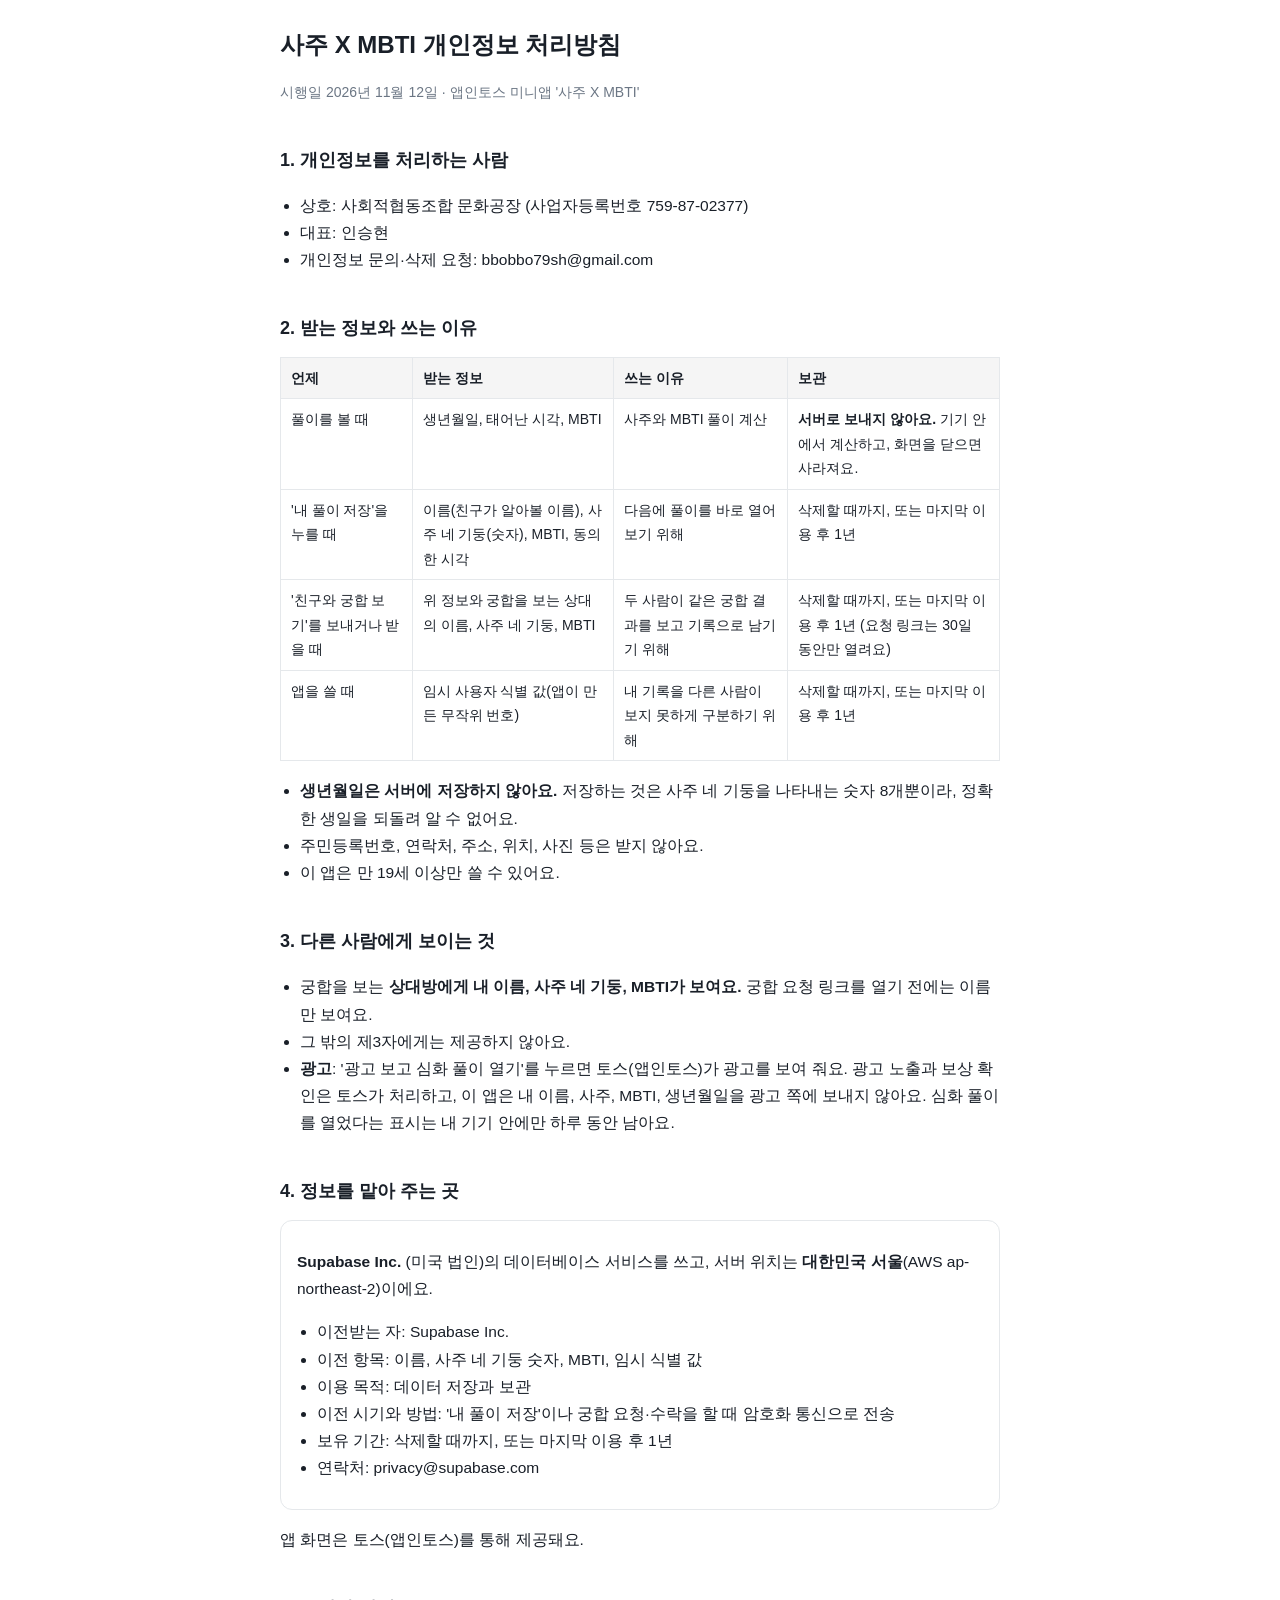
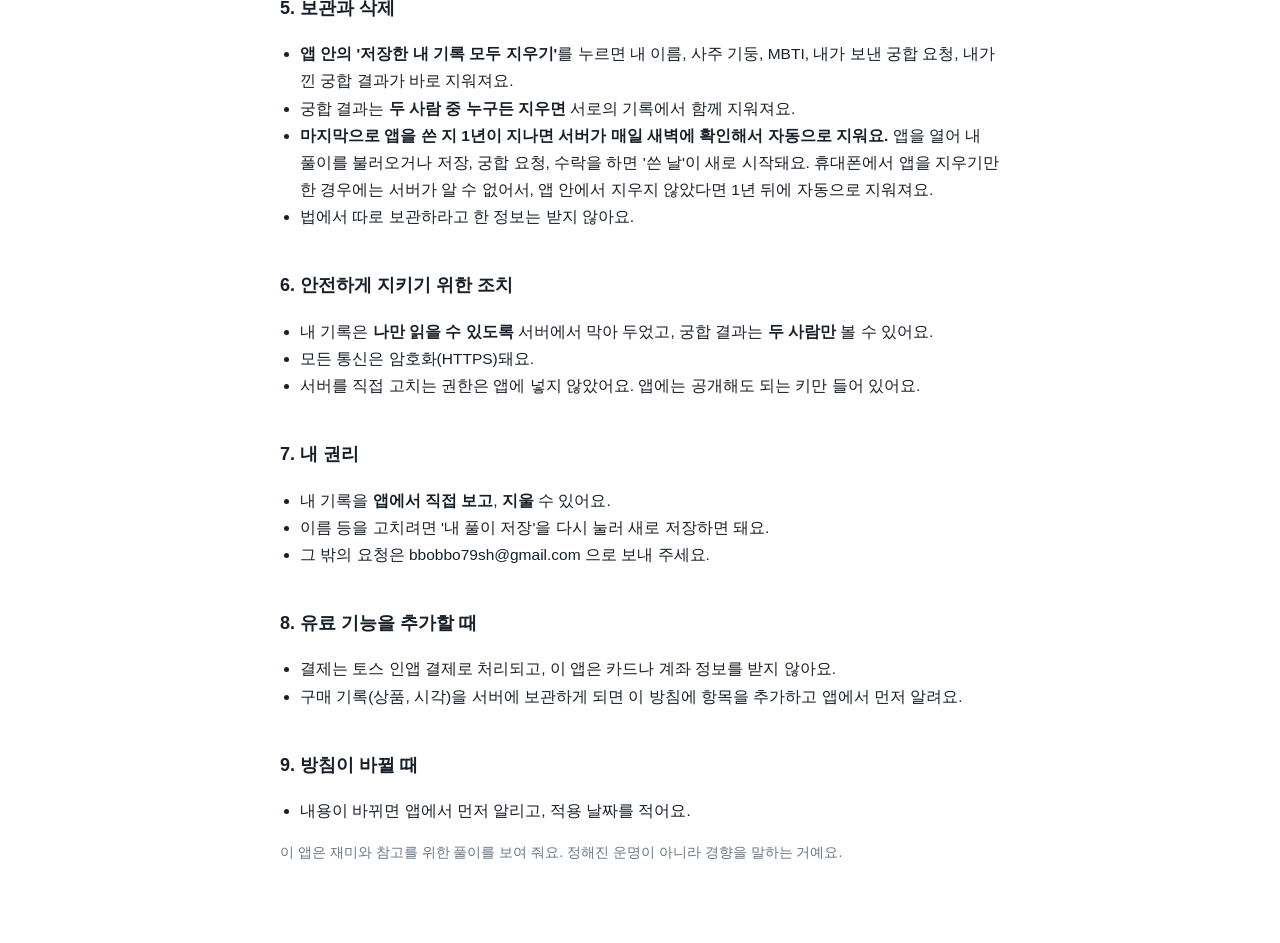
==== 자료/임시공유/privacy/saju-mbti/index.html @ c3bfb5b5 "사주 X MBTI 개인정보 처리방침 페이지 추가 (/privacy/saju-mbti/) Co-Authored-By: Claude Sonnet 5.5 <noreply@anthropi" ====
<!doctype html>
<html lang="ko">
<head>
<meta charset="utf-8">
<meta name="viewport" content="width=device-width, initial-scale=1">
<title>사주 X MBTI 개인정보 처리방침</title>
<meta name="description" content="앱인토스 미니앱 '사주 X MBTI'의 개인정보 처리방침입니다.">
<style>
  :root { --bg:#ffffff; --text:#191f28; --sub:#6b7684; --line:#e5e8eb; --brand:#3182f6; }
  @media (prefers-color-scheme: dark) { :root { --bg:#17171c; --text:#f2f4f6; --sub:#9ea4ad; --line:#2c2f36; --brand:#6ba6ff; } }
  html { background: var(--bg); }
  body { margin:0; padding:24px 16px 64px; background:var(--bg); color:var(--text); font-family:-apple-system,BlinkMacSystemFont,"Apple SD Gothic Neo","Noto Sans KR","Malgun Gothic",sans-serif; line-height:1.75; }
  main { max-width:720px; margin:0 auto; }
  h1 { font-size:24px; margin:0 0 4px; }
  h2 { font-size:18px; margin:32px 0 8px; padding-top:8px; }
  .meta { color:var(--sub); font-size:14px; }
  p, li { font-size:15.5px; }
  ul { padding-left:20px; }
  table { width:100%; border-collapse:collapse; margin:12px 0; font-size:14px; }
  th, td { border:1px solid var(--line); padding:8px 10px; text-align:left; vertical-align:top; }
  th { background:rgba(127,127,127,.08); }
  .box { border:1px solid var(--line); border-radius:12px; padding:12px 16px; margin:12px 0; }
</style>
</head>
<body>
<main>
<h1>사주 X MBTI 개인정보 처리방침</h1>
<p class="meta">시행일 2026년 11월 12일 · 앱인토스 미니앱 '사주 X MBTI'</p>

<h2>1. 개인정보를 처리하는 사람</h2>
<ul>
  <li>상호: 사회적협동조합 문화공장 (사업자등록번호 759-87-02377)</li>
  <li>대표: 인승현</li>
  <li>개인정보 문의·삭제 요청: bbobbo79sh@gmail.com</li>
</ul>

<h2>2. 받는 정보와 쓰는 이유</h2>
<table>
  <tr><th>언제</th><th>받는 정보</th><th>쓰는 이유</th><th>보관</th></tr>
  <tr><td>풀이를 볼 때</td><td>생년월일, 태어난 시각, MBTI</td><td>사주와 MBTI 풀이 계산</td><td><b>서버로 보내지 않아요.</b> 기기 안에서 계산하고, 화면을 닫으면 사라져요.</td></tr>
  <tr><td>'내 풀이 저장'을 누를 때</td><td>이름(친구가 알아볼 이름), 사주 네 기둥(숫자), MBTI, 동의한 시각</td><td>다음에 풀이를 바로 열어 보기 위해</td><td>삭제할 때까지, 또는 마지막 이용 후 1년</td></tr>
  <tr><td>'친구와 궁합 보기'를 보내거나 받을 때</td><td>위 정보와 궁합을 보는 상대의 이름, 사주 네 기둥, MBTI</td><td>두 사람이 같은 궁합 결과를 보고 기록으로 남기기 위해</td><td>삭제할 때까지, 또는 마지막 이용 후 1년 (요청 링크는 30일 동안만 열려요)</td></tr>
  <tr><td>앱을 쓸 때</td><td>임시 사용자 식별 값(앱이 만든 무작위 번호)</td><td>내 기록을 다른 사람이 보지 못하게 구분하기 위해</td><td>삭제할 때까지, 또는 마지막 이용 후 1년</td></tr>
</table>
<ul>
  <li><b>생년월일은 서버에 저장하지 않아요.</b> 저장하는 것은 사주 네 기둥을 나타내는 숫자 8개뿐이라, 정확한 생일을 되돌려 알 수 없어요.</li>
  <li>주민등록번호, 연락처, 주소, 위치, 사진 등은 받지 않아요.</li>
  <li>이 앱은 만 19세 이상만 쓸 수 있어요.</li>
</ul>

<h2>3. 다른 사람에게 보이는 것</h2>
<ul>
  <li>궁합을 보는 <b>상대방에게 내 이름, 사주 네 기둥, MBTI가 보여요.</b> 궁합 요청 링크를 열기 전에는 이름만 보여요.</li>
  <li>그 밖의 제3자에게는 제공하지 않아요.</li>
  <li><b>광고</b>: '광고 보고 심화 풀이 열기'를 누르면 토스(앱인토스)가 광고를 보여 줘요. 광고 노출과 보상 확인은 토스가 처리하고, 이 앱은 내 이름, 사주, MBTI, 생년월일을 광고 쪽에 보내지 않아요. 심화 풀이를 열었다는 표시는 내 기기 안에만 하루 동안 남아요.</li>
</ul>

<h2>4. 정보를 맡아 주는 곳</h2>
<div class="box">
  <p><b>Supabase Inc.</b> (미국 법인)의 데이터베이스 서비스를 쓰고, 서버 위치는 <b>대한민국 서울</b>(AWS ap-northeast-2)이에요.</p>
  <ul>
    <li>이전받는 자: Supabase Inc.</li>
    <li>이전 항목: 이름, 사주 네 기둥 숫자, MBTI, 임시 식별 값</li>
    <li>이용 목적: 데이터 저장과 보관</li>
    <li>이전 시기와 방법: '내 풀이 저장'이나 궁합 요청·수락을 할 때 암호화 통신으로 전송</li>
    <li>보유 기간: 삭제할 때까지, 또는 마지막 이용 후 1년</li>
    <li>연락처: privacy@supabase.com</li>
  </ul>
</div>
<p>앱 화면은 토스(앱인토스)를 통해 제공돼요.</p>

<h2>5. 보관과 삭제</h2>
<ul>
  <li><b>앱 안의 '저장한 내 기록 모두 지우기'</b>를 누르면 내 이름, 사주 기둥, MBTI, 내가 보낸 궁합 요청, 내가 낀 궁합 결과가 바로 지워져요.</li>
  <li>궁합 결과는 <b>두 사람 중 누구든 지우면</b> 서로의 기록에서 함께 지워져요.</li>
  <li><b>마지막으로 앱을 쓴 지 1년이 지나면 서버가 매일 새벽에 확인해서 자동으로 지워요.</b> 앱을 열어 내 풀이를 불러오거나 저장, 궁합 요청, 수락을 하면 '쓴 날'이 새로 시작돼요. 휴대폰에서 앱을 지우기만 한 경우에는 서버가 알 수 없어서, 앱 안에서 지우지 않았다면 1년 뒤에 자동으로 지워져요.</li>
  <li>법에서 따로 보관하라고 한 정보는 받지 않아요.</li>
</ul>

<h2>6. 안전하게 지키기 위한 조치</h2>
<ul>
  <li>내 기록은 <b>나만 읽을 수 있도록</b> 서버에서 막아 두었고, 궁합 결과는 <b>두 사람만</b> 볼 수 있어요.</li>
  <li>모든 통신은 암호화(HTTPS)돼요.</li>
  <li>서버를 직접 고치는 권한은 앱에 넣지 않았어요. 앱에는 공개해도 되는 키만 들어 있어요.</li>
</ul>

<h2>7. 내 권리</h2>
<ul>
  <li>내 기록을 <b>앱에서 직접 보고</b>, <b>지울</b> 수 있어요.</li>
  <li>이름 등을 고치려면 '내 풀이 저장'을 다시 눌러 새로 저장하면 돼요.</li>
  <li>그 밖의 요청은 bbobbo79sh@gmail.com 으로 보내 주세요.</li>
</ul>

<h2>8. 유료 기능을 추가할 때</h2>
<ul>
  <li>결제는 토스 인앱 결제로 처리되고, 이 앱은 카드나 계좌 정보를 받지 않아요.</li>
  <li>구매 기록(상품, 시각)을 서버에 보관하게 되면 이 방침에 항목을 추가하고 앱에서 먼저 알려요.</li>
</ul>

<h2>9. 방침이 바뀔 때</h2>
<ul>
  <li>내용이 바뀌면 앱에서 먼저 알리고, 적용 날짜를 적어요.</li>
</ul>

<p class="meta">이 앱은 재미와 참고를 위한 풀이를 보여 줘요. 정해진 운명이 아니라 경향을 말하는 거예요.</p>
</main>
</body>
</html>
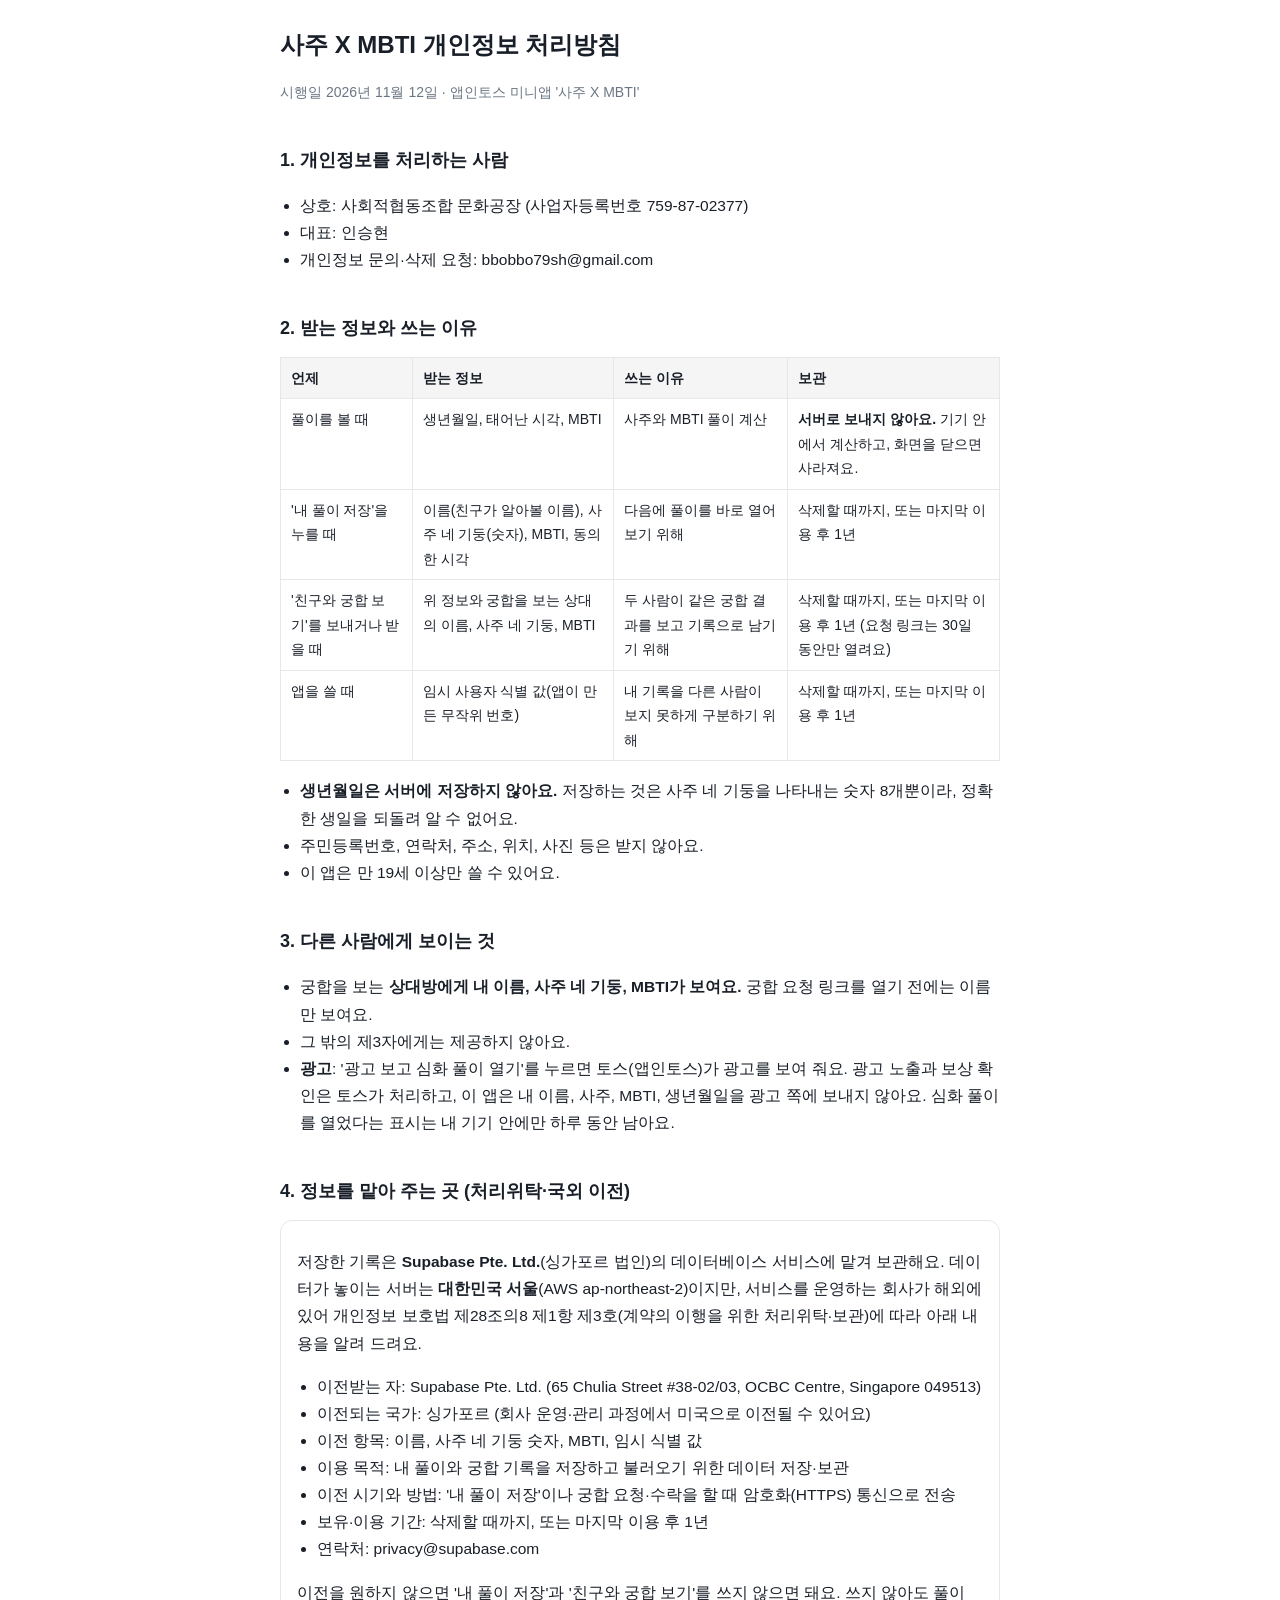
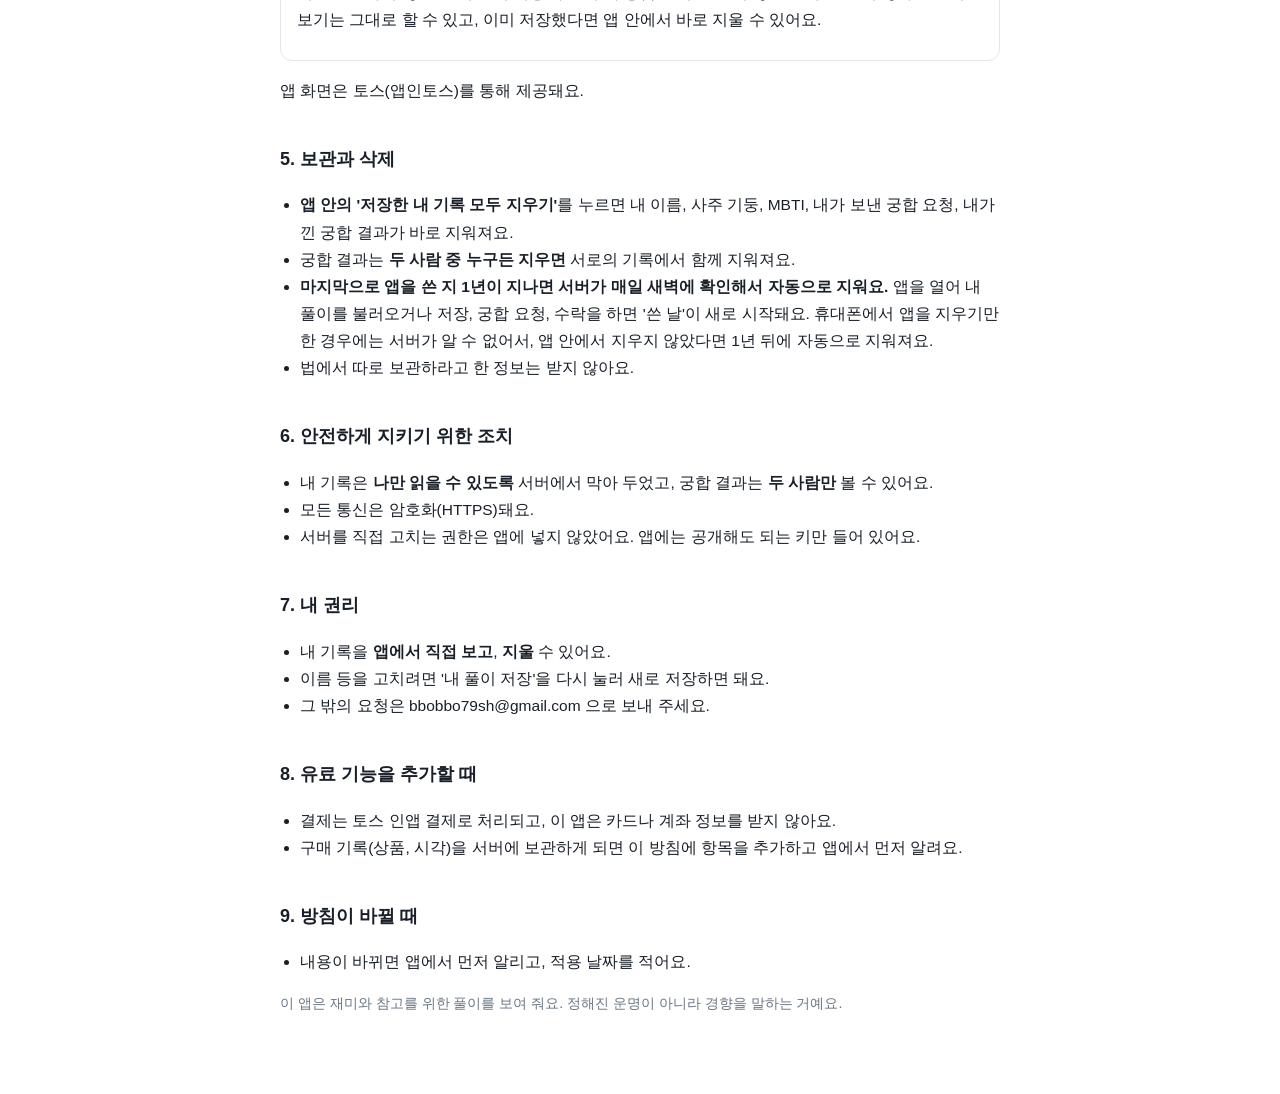
==== commit 42e60caf: "사주 X MBTI 이용약관·환불 안내 페이지 추가, 개인정보 처리방침 국외 이전 정보 정정 Co-Authored-By: Claude Sonnet 5.5 <noreply@anthro" ====
--- a/자료/임시공유/privacy/saju-mbti/index.html
+++ b/자료/임시공유/privacy/saju-mbti/index.html
@@ -55,17 +55,19 @@
   <li><b>광고</b>: '광고 보고 심화 풀이 열기'를 누르면 토스(앱인토스)가 광고를 보여 줘요. 광고 노출과 보상 확인은 토스가 처리하고, 이 앱은 내 이름, 사주, MBTI, 생년월일을 광고 쪽에 보내지 않아요. 심화 풀이를 열었다는 표시는 내 기기 안에만 하루 동안 남아요.</li>
 </ul>
 
-<h2>4. 정보를 맡아 주는 곳</h2>
+<h2>4. 정보를 맡아 주는 곳 (처리위탁·국외 이전)</h2>
 <div class="box">
-  <p><b>Supabase Inc.</b> (미국 법인)의 데이터베이스 서비스를 쓰고, 서버 위치는 <b>대한민국 서울</b>(AWS ap-northeast-2)이에요.</p>
+  <p>저장한 기록은 <b>Supabase Pte. Ltd.</b>(싱가포르 법인)의 데이터베이스 서비스에 맡겨 보관해요. 데이터가 놓이는 서버는 <b>대한민국 서울</b>(AWS ap-northeast-2)이지만, 서비스를 운영하는 회사가 해외에 있어 개인정보 보호법 제28조의8 제1항 제3호(계약의 이행을 위한 처리위탁·보관)에 따라 아래 내용을 알려 드려요.</p>
   <ul>
-    <li>이전받는 자: Supabase Inc.</li>
+    <li>이전받는 자: Supabase Pte. Ltd. (65 Chulia Street #38-02/03, OCBC Centre, Singapore 049513)</li>
+    <li>이전되는 국가: 싱가포르 (회사 운영·관리 과정에서 미국으로 이전될 수 있어요)</li>
     <li>이전 항목: 이름, 사주 네 기둥 숫자, MBTI, 임시 식별 값</li>
-    <li>이용 목적: 데이터 저장과 보관</li>
-    <li>이전 시기와 방법: '내 풀이 저장'이나 궁합 요청·수락을 할 때 암호화 통신으로 전송</li>
-    <li>보유 기간: 삭제할 때까지, 또는 마지막 이용 후 1년</li>
+    <li>이용 목적: 내 풀이와 궁합 기록을 저장하고 불러오기 위한 데이터 저장·보관</li>
+    <li>이전 시기와 방법: '내 풀이 저장'이나 궁합 요청·수락을 할 때 암호화(HTTPS) 통신으로 전송</li>
+    <li>보유·이용 기간: 삭제할 때까지, 또는 마지막 이용 후 1년</li>
     <li>연락처: privacy@supabase.com</li>
   </ul>
+  <p>이전을 원하지 않으면 '내 풀이 저장'과 '친구와 궁합 보기'를 쓰지 않으면 돼요. 쓰지 않아도 풀이 보기는 그대로 할 수 있고, 이미 저장했다면 앱 안에서 바로 지울 수 있어요.</p>
 </div>
 <p>앱 화면은 토스(앱인토스)를 통해 제공돼요.</p>
 
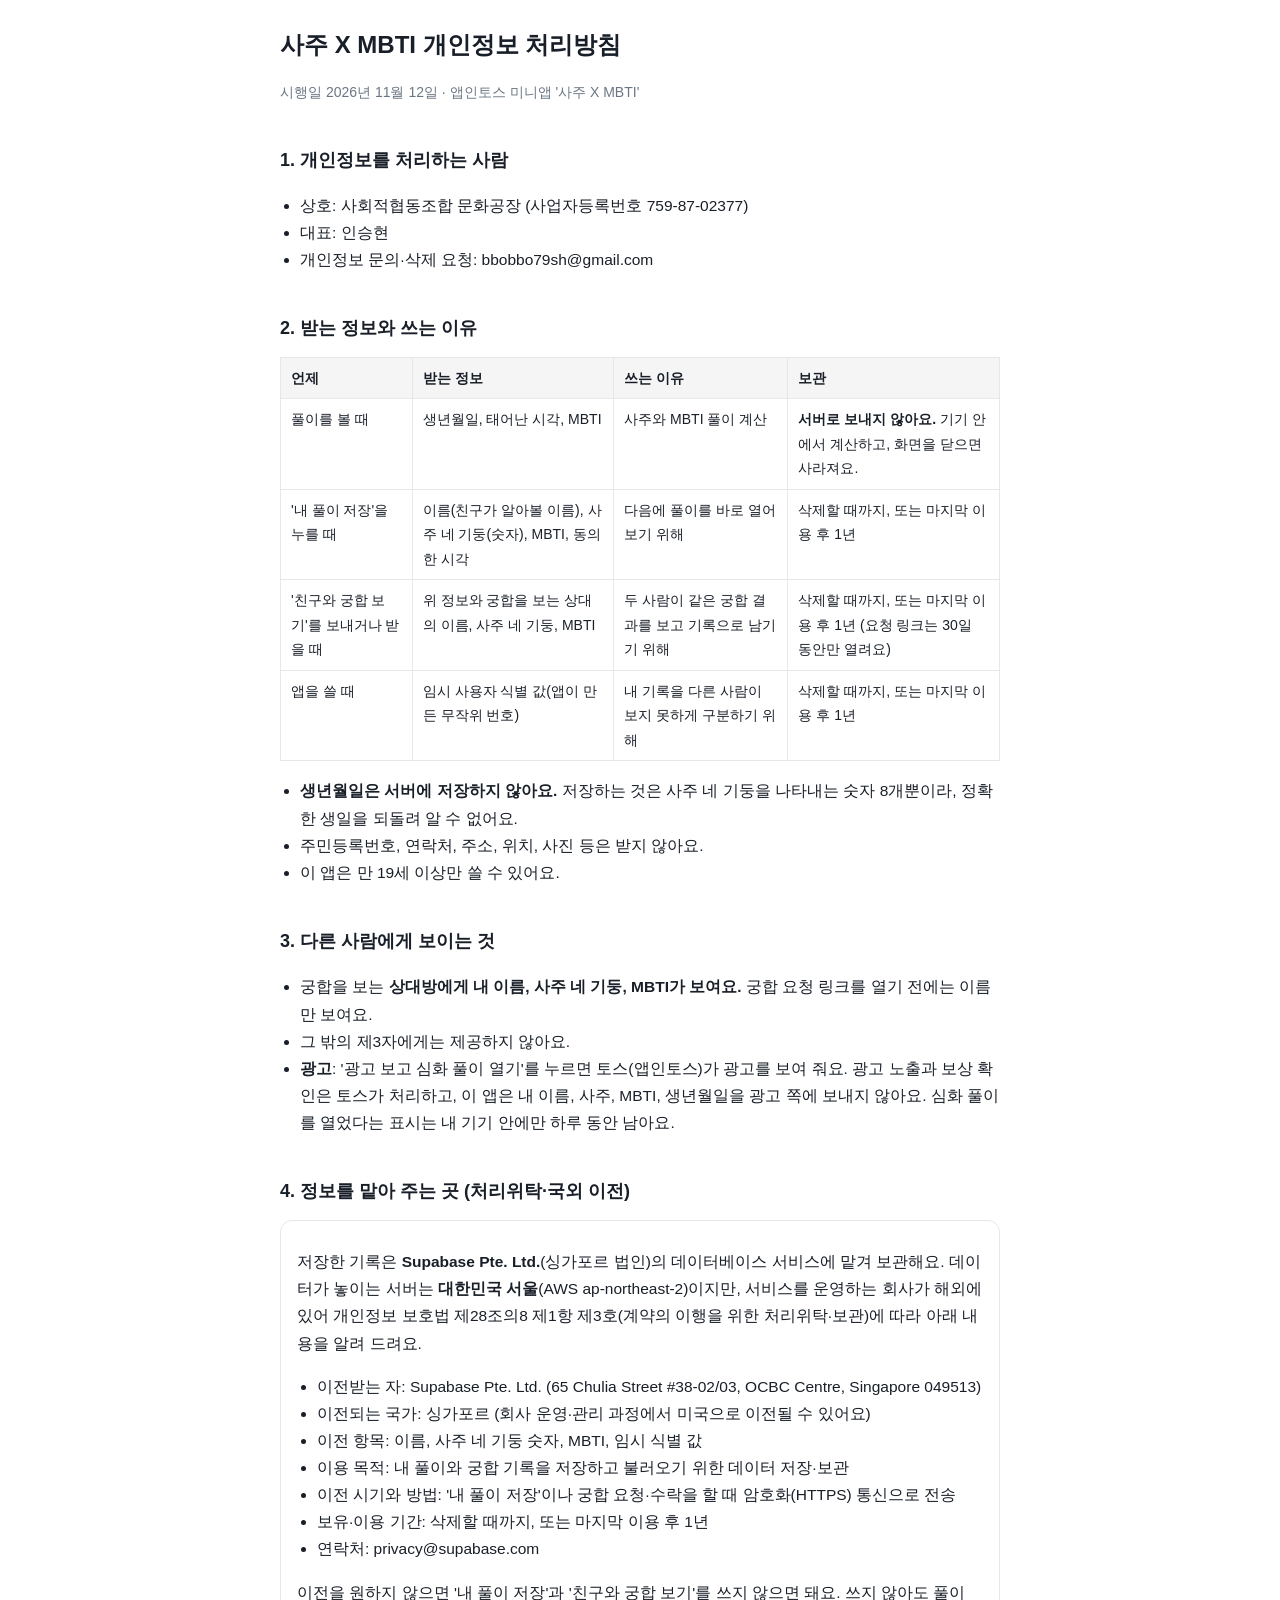
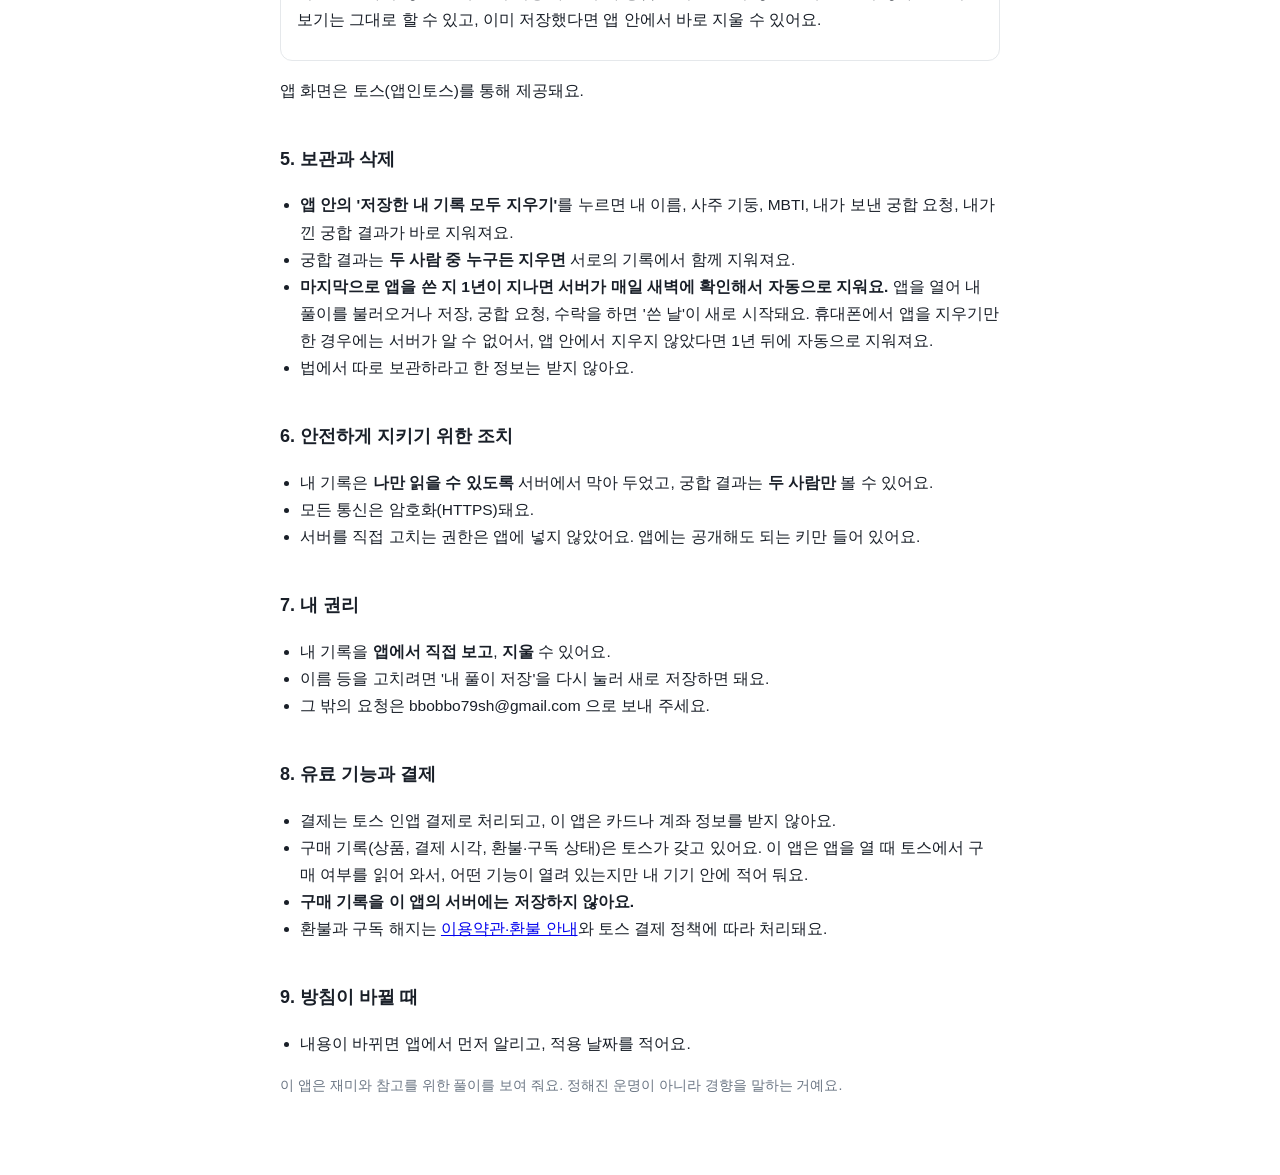
==== commit cc4e3eaa: "개인정보 처리방침: 유료 기능·결제 항목을 구매 기록 미보관으로 정리 Co-Authored-By: Claude Sonnet 5.5 <noreply@anthropic.com>" ====
--- a/자료/임시공유/privacy/saju-mbti/index.html
+++ b/자료/임시공유/privacy/saju-mbti/index.html
@@ -93,10 +93,12 @@
   <li>그 밖의 요청은 bbobbo79sh@gmail.com 으로 보내 주세요.</li>
 </ul>
 
-<h2>8. 유료 기능을 추가할 때</h2>
+<h2>8. 유료 기능과 결제</h2>
 <ul>
   <li>결제는 토스 인앱 결제로 처리되고, 이 앱은 카드나 계좌 정보를 받지 않아요.</li>
-  <li>구매 기록(상품, 시각)을 서버에 보관하게 되면 이 방침에 항목을 추가하고 앱에서 먼저 알려요.</li>
+  <li>구매 기록(상품, 결제 시각, 환불·구독 상태)은 토스가 갖고 있어요. 이 앱은 앱을 열 때 토스에서 구매 여부를 읽어 와서, 어떤 기능이 열려 있는지만 내 기기 안에 적어 둬요.</li>
+  <li><b>구매 기록을 이 앱의 서버에는 저장하지 않아요.</b></li>
+  <li>환불과 구독 해지는 <a href="../../terms/saju-mbti/">이용약관·환불 안내</a>와 토스 결제 정책에 따라 처리돼요.</li>
 </ul>
 
 <h2>9. 방침이 바뀔 때</h2>
